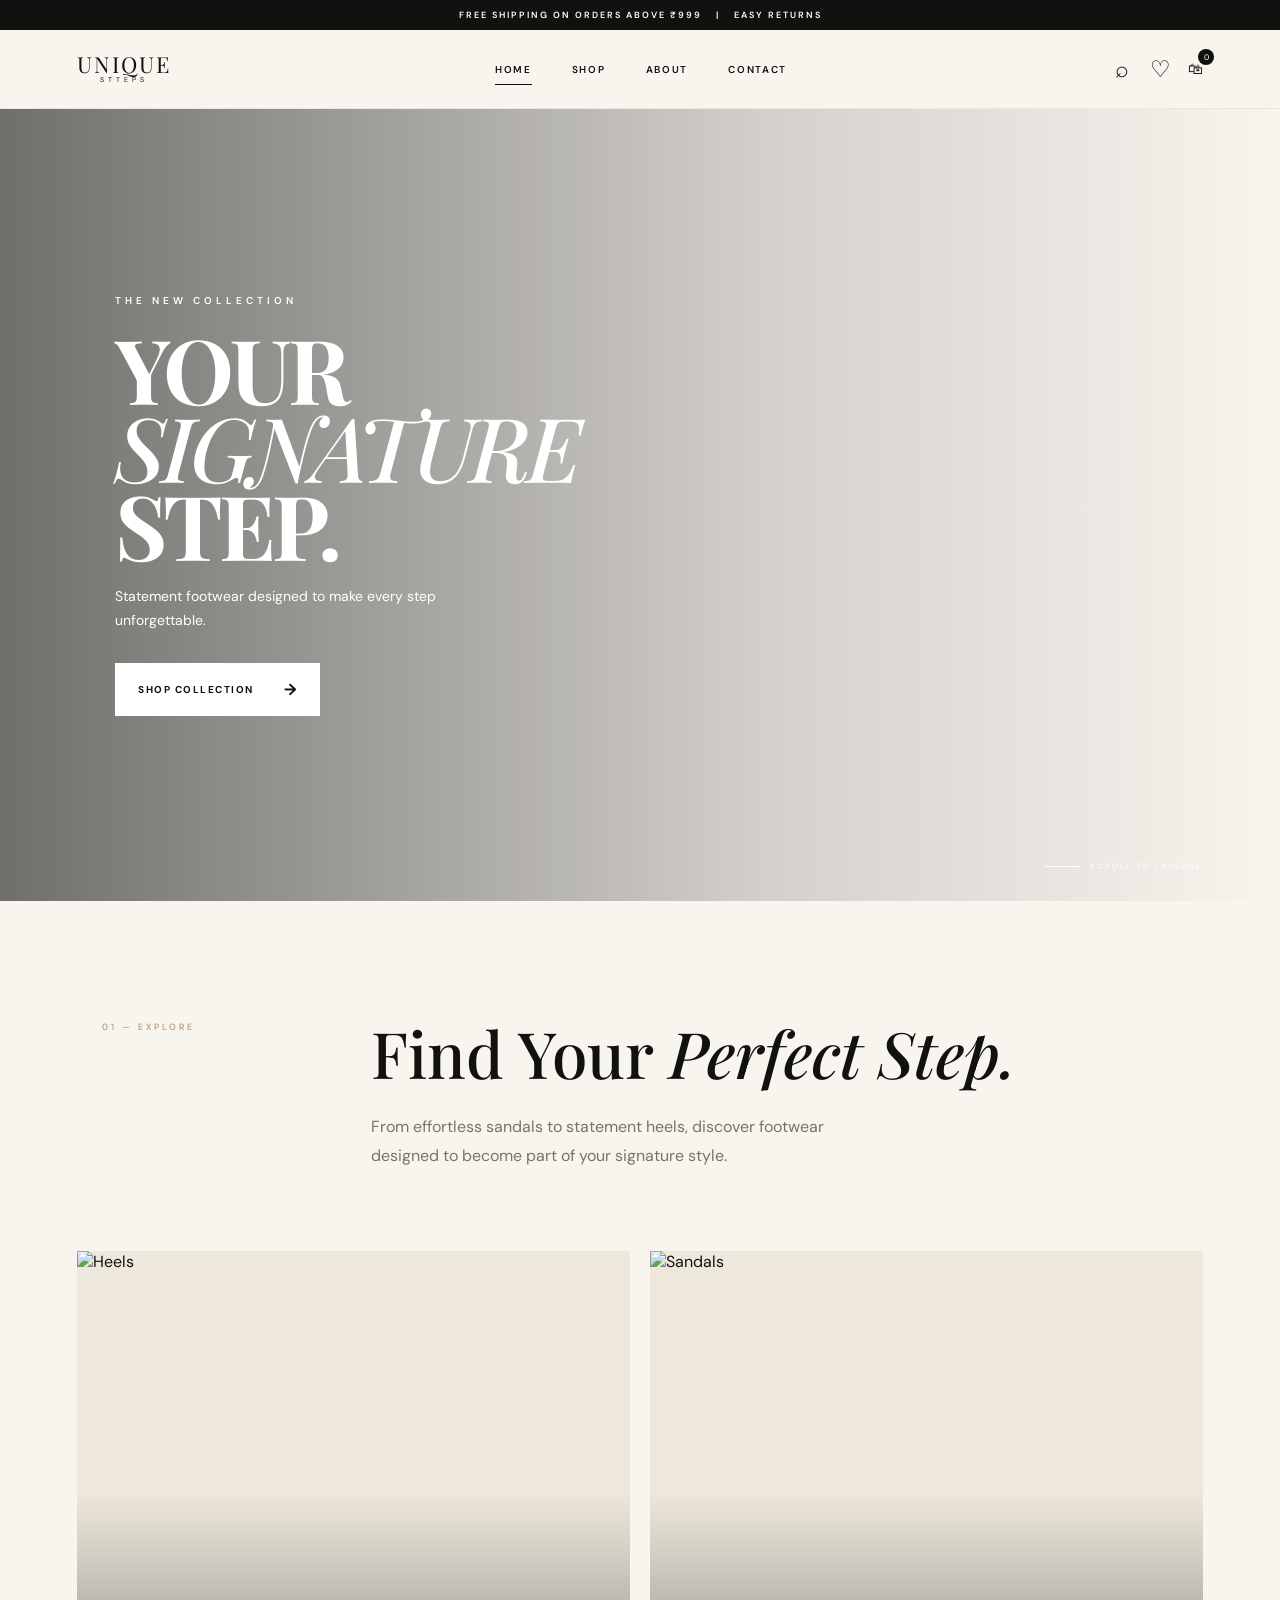
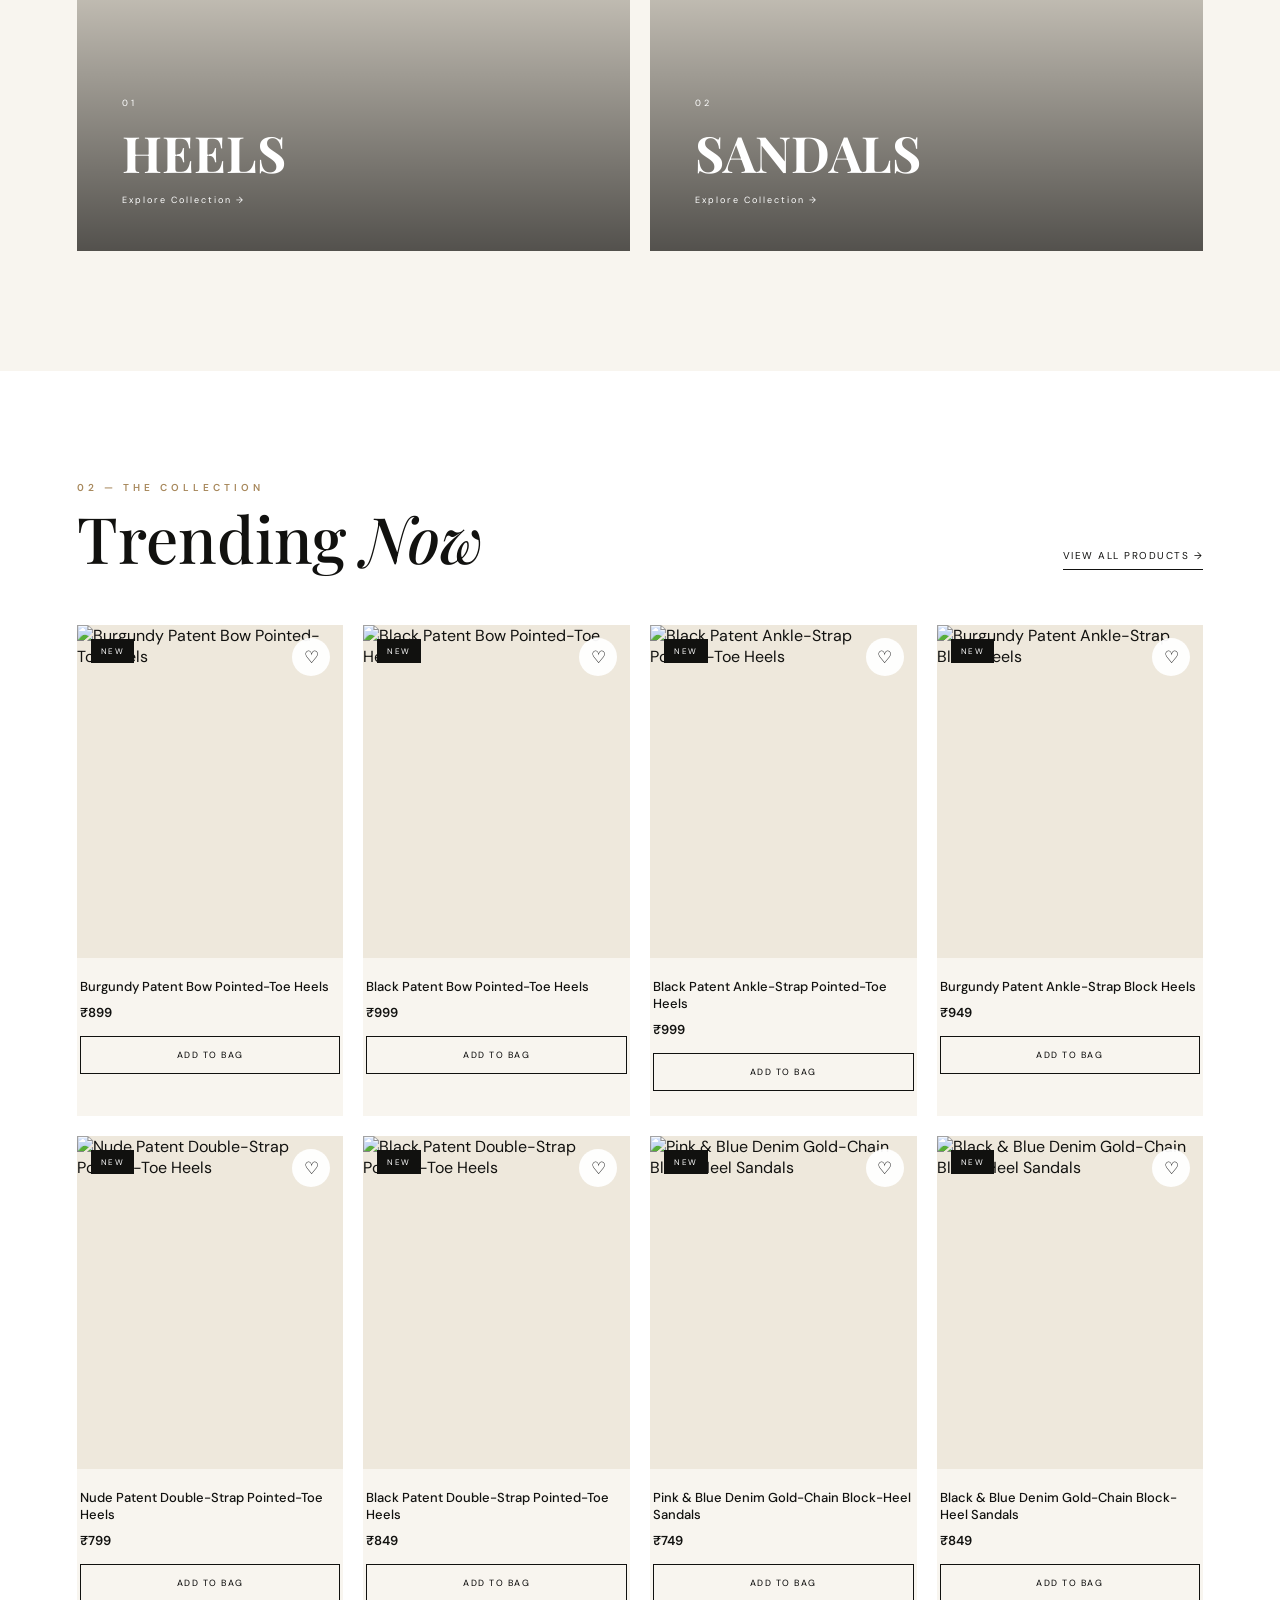
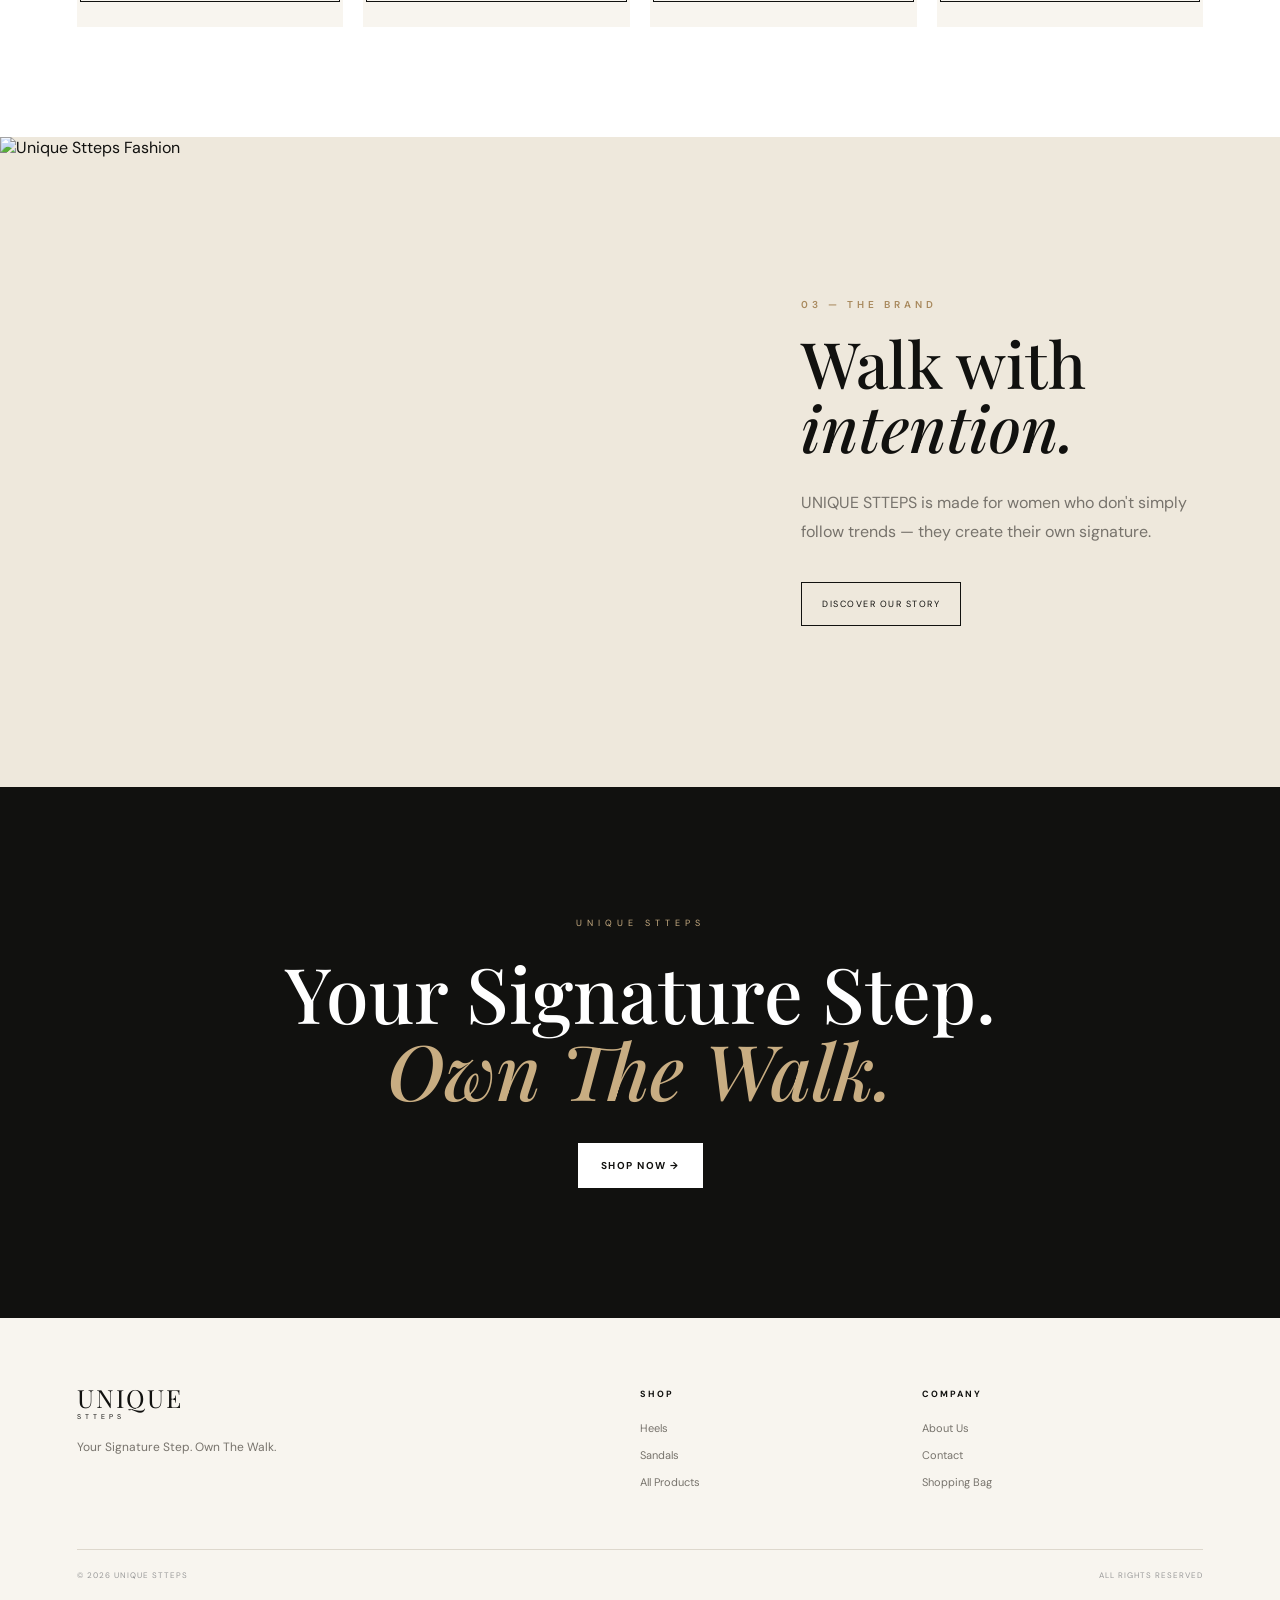
==== index.html @ f5154ce7 "Add files via upload" ====
<!DOCTYPE html>
<html lang="en">
<head>
    <meta charset="UTF-8">
    <meta name="viewport" content="width=device-width, initial-scale=1.0">

    <title>UNIQUE STTEPS | Own The Walk</title>

    <link rel="stylesheet" href="style.css">

    <link rel="preconnect" href="https://fonts.googleapis.com">
    <link href="https://fonts.googleapis.com/css2?family=DM+Sans:wght@400;500;600;700&family=Playfair+Display:ital,wght@0,500;0,600;1,500;1,600&display=swap" rel="stylesheet">
</head>

<body>

<!-- TOP BAR -->
<div class="topbar">
    <span>FREE SHIPPING ON ORDERS ABOVE ₹999</span>
    <span class="topbar-hide">|</span>
    <span class="topbar-hide">EASY RETURNS</span>
</div>

<!-- NAVBAR -->
<header class="header">
    <nav class="nav">

        <a href="index.html" class="logo">
            UNIQUE
            <span>STTEPS</span>
        </a>

        <div class="navlinks">
            <a href="index.html" class="active">HOME</a>
            <a href="shop.html">SHOP</a>
            <a href="about.html">ABOUT</a>
            <a href="contact.html">CONTACT</a>
        </div>

        <div class="navicons">

            <button class="icon-btn" onclick="openSearch()" aria-label="Search">
                ⌕
            </button>

            <a href="wishlist.html" class="bag-icon">
    ♡
</a>

            <a href="cart.html" class="cart-icon">
                🛍
                <span id="cartCount">0</span>
            </a>

            <button class="mobile-menu" onclick="toggleMobileMenu()">
                ☰
            </button>

        </div>

    </nav>

    <div class="mobile-nav" id="mobileNav">
        <a href="index.html">HOME</a>
        <a href="shop.html">SHOP</a>
        <a href="about.html">ABOUT</a>
        <a href="contact.html">CONTACT</a>
    </div>
</header>


<!-- HERO -->
<section class="hero">

    <div class="hero-overlay"></div>

    <div class="hero-content">

        <p class="eyebrow">THE NEW COLLECTION</p>

        <h1>
            YOUR
            <br>
            <i>SIGNATURE</i>
            <br>
            STEP.
        </h1>

        <p class="hero-description">
            Statement footwear designed to make every step unforgettable.
        </p>

        <a href="shop.html" class="luxury-btn">
            SHOP COLLECTION
            <span>→</span>
        </a>

    </div>

    <div class="hero-scroll">
        <span></span>
        SCROLL TO EXPLORE
    </div>

</section>


<!-- INTRO -->
<section class="intro-section">

    <div class="section-label">01 — EXPLORE</div>

    <div class="intro-content">

        <h2>
            Find Your
            <em>Perfect Step.</em>
        </h2>

        <p>
            From effortless sandals to statement heels,
            discover footwear designed to become part of your signature style.
        </p>

    </div>

</section>


<!-- CATEGORIES -->
<section class="categories">

    <a href="shop.html?cat=heels" class="category-card">

        <img src="images/heels.jpg.png" alt="Heels">

        <div class="category-overlay"></div>

        <div class="category-content">

            <span>01</span>

            <h3>HEELS</h3>

            <p>Explore Collection →</p>

        </div>

    </a>


    <a href="shop.html?cat=sandals" class="category-card">

        <img src="images/sandle.jpg.png" alt="Sandals">

        <div class="category-overlay"></div>

        <div class="category-content">

            <span>02</span>

            <h3>SANDALS</h3>

            <p>Explore Collection →</p>

        </div>

    </a>

</section>


<!-- FEATURED PRODUCTS -->
<section class="featured-section">

    <div class="section-heading">

        <div>

            <p class="eyebrow dark">02 — THE COLLECTION</p>

            <h2>Trending <em>Now</em></h2>

        </div>

        <a href="shop.html" class="text-link">
            VIEW ALL PRODUCTS →
        </a>

    </div>

    <div class="products" id="featuredProducts"></div>

</section>


<!-- EDITORIAL BANNER -->
<section class="editorial">

    <div class="editorial-image">
        <img src="images/hero-banner.png" alt="Unique Stteps Fashion">
    </div>

    <div class="editorial-content">

        <p class="eyebrow dark">03 — THE BRAND</p>

        <h2>
            Walk with
            <em>intention.</em>
        </h2>

        <p>
            UNIQUE STTEPS is made for women who don't simply follow
            trends — they create their own signature.
        </p>

        <a href="about.html" class="outline-btn">
            DISCOVER OUR STORY
        </a>

    </div>

</section>


<!-- BRAND STATEMENT -->
<section class="statement">

    <p>UNIQUE STTEPS</p>

    <h2>
        Your Signature Step.
        <br>
        <em>Own The Walk.</em>
    </h2>

    <a href="shop.html" class="luxury-btn light-btn">
        SHOP NOW →
    </a>

</section>


<!-- FOOTER -->
<footer>

    <div class="footer-top">

        <div class="footer-brand">

            <div class="footer-logo">
                UNIQUE
                <span>STTEPS</span>
            </div>

            <p>
                Your Signature Step. Own The Walk.
            </p>

        </div>


        <div class="footer-column">

            <h4>SHOP</h4>

            <a href="shop.html?cat=heels">Heels</a>
            <a href="shop.html?cat=sandals">Sandals</a>
            <a href="shop.html">All Products</a>

        </div>


        <div class="footer-column">

            <h4>COMPANY</h4>

            <a href="about.html">About Us</a>
            <a href="contact.html">Contact</a>
            <a href="cart.html">Shopping Bag</a>

        </div>

    </div>


    <div class="footer-bottom">

        <span>© 2026 UNIQUE STTEPS</span>

        <span>ALL RIGHTS RESERVED</span>

    </div>

</footer>


<!-- SEARCH -->
<div class="search-overlay" id="searchBox">

    <button class="search-close" onclick="closeSearch()">×</button>

    <div class="search-inner">

        <span>SEARCH</span>

        <input
            type="text"
            id="searchInput"
            placeholder="Search heels, sandals..."
        >

        <div id="searchResults"></div>

    </div>

</div>


<script src="script.js"></script>

</body>
</html>
---- style.css ----
/* =====================================================
   UNIQUE STTEPS
   PREMIUM FASHION E-COMMERCE
   IVORY • CHAMPAGNE • BLACK
===================================================== */


/* =====================================================
   VARIABLES
===================================================== */

:root {

    --black: #11110f;
    --soft-black: #24221e;

    --ivory: #f8f5ef;
    --cream: #eee8dc;

    --champagne: #c8ad82;
    --gold: #a8895d;

    --white: #ffffff;
    --muted: #77736c;

    --border: #ded8cd;

    --serif: "Playfair Display", serif;
    --sans: "DM Sans", sans-serif;

}


/* =====================================================
   RESET
===================================================== */

* {
    margin: 0;
    padding: 0;
    box-sizing: border-box;
}

html {
    scroll-behavior: smooth;
}

body {
    background: var(--ivory);
    color: var(--black);
    font-family: var(--sans);
    overflow-x: hidden;
}

img {
    width: 100%;
    display: block;
}

a {
    color: inherit;
    text-decoration: none;
}

button,
input,
textarea,
select {
    font-family: inherit;
}


/* =====================================================
   TOP BAR
===================================================== */

.topbar {

    height: 30px;

    background: var(--black);
    color: white;

    display: flex;
    justify-content: center;
    align-items: center;

    gap: 14px;

    font-size: 9px;
    letter-spacing: 2px;
    font-weight: 600;

}


/* =====================================================
   HEADER
===================================================== */

.header {

    position: sticky;
    top: 0;

    z-index: 1000;

    background: rgba(248,245,239,.94);

    backdrop-filter: blur(18px);

    border-bottom: 1px solid rgba(0,0,0,.06);

}


.nav {

    height: 78px;

    padding: 0 6%;

    display: flex;
    align-items: center;
    justify-content: space-between;

}


/* =====================================================
   LOGO
===================================================== */

.logo {

    font-family: var(--serif);

    font-size: 22px;

    line-height: .75;

    letter-spacing: 2px;

    display: flex;
    flex-direction: column;

}

.logo span {

    font-family: var(--sans);

    font-size: 7px;

    letter-spacing: 4px;

    text-align: center;

    margin-top: 5px;

}


/* =====================================================
   NAV LINKS
===================================================== */

.navlinks {

    display: flex;

    gap: 40px;

}

.navlinks a {

    font-size: 10px;

    font-weight: 600;

    letter-spacing: 1.7px;

    position: relative;

}

.navlinks a::after {

    content: "";

    position: absolute;

    left: 0;

    bottom: -9px;

    width: 0;

    height: 1px;

    background: var(--black);

    transition: .3s ease;

}

.navlinks a:hover::after,
.navlinks a.active::after {

    width: 100%;

}


/* =====================================================
   NAV ICONS
===================================================== */

.navicons {

    display: flex;

    align-items: center;

    gap: 17px;

}

.icon-btn,
.mobile-menu {

    border: 0;

    background: transparent;

    cursor: pointer;

    font-size: 23px;

    color: var(--black);

    padding: 4px;

}

.icon-btn:hover {

    transform: scale(1.08);

}


/* WISHLIST NAV ICON */

.bag-icon {

    font-size: 23px;

    line-height: 1;

    display: inline-flex;

    align-items: center;
    justify-content: center;

    cursor: pointer;

    transition: .25s ease;

}

.bag-icon:hover {

    transform: scale(1.12);

}


/* CART */

.cart-icon {

    font-size: 15px;

    position: relative;

    display: inline-flex;

    align-items: center;

    justify-content: center;

    cursor: pointer;

}

.cart-icon span {

    position: absolute;

    top: -10px;

    right: -11px;

    width: 16px;

    height: 16px;

    background: var(--black);

    color: white;

    border-radius: 50%;

    display: flex;

    justify-content: center;

    align-items: center;

    font-size: 8px;

}


/* MOBILE MENU */

.mobile-menu {

    display: none;

}


/* =====================================================
   MOBILE NAV
===================================================== */

.mobile-nav {

    display: none;

}


/* =====================================================
   HERO
===================================================== */

.hero {

    height: calc(100vh - 108px);

    min-height: 620px;

    position: relative;

    background-image: url("images/hero-banner.png");

    background-size: cover;

    background-position: center;

    display: flex;

    align-items: center;

    overflow: hidden;

}

.hero-overlay {

    position: absolute;

    inset: 0;

    background:
        linear-gradient(
            90deg,
            rgba(0,0,0,.55),
            rgba(0,0,0,.15) 60%,
            transparent
        );

}

.hero-content {

    position: relative;

    z-index: 2;

    margin-left: 9%;

    color: white;

    max-width: 600px;

    animation: heroIn 1s ease forwards;

}

@keyframes heroIn {

    from {

        opacity: 0;

        transform: translateY(35px);

    }

    to {

        opacity: 1;

        transform: translateY(0);

    }

}

.eyebrow {

    font-size: 10px;

    letter-spacing: 4px;

    font-weight: 600;

}

.eyebrow.dark {

    color: var(--gold);

}

.hero h1 {

    font-family: var(--serif);

    font-size: clamp(60px, 7vw, 105px);

    line-height: .87;

    letter-spacing: -4px;

    margin: 22px 0;

}

.hero h1 i {

    font-weight: 500;

}

.hero-description {

    max-width: 390px;

    font-size: 14px;

    line-height: 1.7;

    margin-bottom: 30px;

}


/* =====================================================
   BUTTON
===================================================== */

.luxury-btn {

    display: inline-flex;

    align-items: center;

    gap: 30px;

    padding: 16px 23px;

    background: white;

    color: var(--black);

    font-size: 10px;

    letter-spacing: 1.5px;

    font-weight: 700;

    transition: .35s ease;

}

.luxury-btn:hover {

    background: var(--champagne);

    color: white;

    transform: translateY(-3px);

}

.luxury-btn span {

    font-size: 16px;

}

.hero-scroll {

    position: absolute;

    bottom: 30px;

    right: 6%;

    color: white;

    font-size: 8px;

    letter-spacing: 2px;

    display: flex;

    align-items: center;

    gap: 10px;

}

.hero-scroll span {

    width: 35px;

    height: 1px;

    background: white;

}


/* =====================================================
   INTRO
===================================================== */

.intro-section {

    padding: 120px 8% 80px;

    display: grid;

    grid-template-columns: 25% 75%;

}

.section-label {

    color: var(--gold);

    font-size: 9px;

    letter-spacing: 3px;

}

.intro-content {

    max-width: 800px;

}

.intro-content h2,
.featured-section h2,
.editorial h2,
.about-hero h1,
.contact-heading h1 {

    font-family: var(--serif);

    font-weight: 500;

    font-size: clamp(45px, 5vw, 72px);

    line-height: 1;

}

.intro-content h2 em,
.featured-section h2 em,
.editorial h2 em,
.about-hero h1 em,
.contact-heading h1 em,
.shop-hero h1 em {

    font-style: italic;

}

.intro-content p {

    margin-top: 28px;

    max-width: 500px;

    color: var(--muted);

    line-height: 1.8;

}


/* =====================================================
   CATEGORIES
===================================================== */

.categories {

    padding: 0 6% 120px;

    display: grid;

    grid-template-columns: 1fr 1fr;

    gap: 20px;

}

.category-card {

    height: 600px;

    position: relative;

    overflow: hidden;

    background: var(--cream);

}

.category-card img {

    width: 100%;

    height: 100%;

    object-fit: cover;

    transition: transform 1s cubic-bezier(.2,.7,.2,1);

}

.category-card:hover img {

    transform: scale(1.06);

}

.category-overlay {

    position: absolute;

    inset: 0;

    background:
        linear-gradient(
            transparent 40%,
            rgba(0,0,0,.65)
        );

}

.category-content {

    position: absolute;

    bottom: 45px;

    left: 45px;

    color: white;

}

.category-content span {

    font-size: 9px;

    letter-spacing: 3px;

}

.category-content h3 {

    font-family: var(--serif);

    font-size: 50px;

    margin: 8px 0;

}

.category-content p {

    font-size: 9px;

    letter-spacing: 2px;

}


/* =====================================================
   FEATURED
===================================================== */

.featured-section {

    padding: 110px 6%;

    background: #fff;

}

.section-heading {

    display: flex;

    justify-content: space-between;

    align-items: end;

    margin-bottom: 55px;

}

.section-heading h2 {

    margin-top: 12px;

}

.text-link {

    font-size: 10px;

    letter-spacing: 1.5px;

    border-bottom: 1px solid var(--black);

    padding-bottom: 7px;

}


/* =====================================================
   PRODUCTS
===================================================== */

.products {

    display: grid;

    grid-template-columns: repeat(4, 1fr);

    gap: 20px;

}

.product-card {

    position: relative;

    background: var(--ivory);

    overflow: hidden;

    transition: .4s ease;

}

.product-card:hover {

    transform: translateY(-7px);

    box-shadow: 0 20px 45px rgba(0,0,0,.08);

}

.product-image {

    position: relative;

    aspect-ratio: 4 / 5;

    overflow: hidden;

    background: var(--cream);

}

.product-image img {

    width: 100%;

    height: 100%;

    object-fit: cover;

    transition: transform .7s ease;

}

.product-card:hover .product-image img {

    transform: scale(1.05);

}


/* =====================================================
   PRODUCT BADGE
===================================================== */

.product-badge {

    position: absolute;

    top: 14px;

    left: 14px;

    background: var(--black);

    color: white;

    padding: 7px 10px;

    font-size: 8px;

    letter-spacing: 1.5px;

    z-index: 3;

}


/* =====================================================
   WISHLIST PRODUCT BUTTON
===================================================== */

.wishlist {

    position: absolute;

    top: 13px;

    right: 13px;

    width: 38px;

    height: 38px;

    border-radius: 50%;

    border: 0;

    background: rgba(255,255,255,.95);

    cursor: pointer;

    font-size: 17px;

    z-index: 10;

    transition: .3s ease;

}

.wishlist:hover {

    transform: scale(1.1);

    background: var(--black);

    color: white;

}

.wishlist.liked {

    background: var(--black);

    color: white;

}


/* =====================================================
   QUICK VIEW
===================================================== */

.quick-view {

    position: absolute;

    bottom: 0;

    left: 0;

    width: 100%;

    padding: 15px;

    border: 0;

    background: rgba(17,17,15,.92);

    color: white;

    font-size: 9px;

    letter-spacing: 2px;

    cursor: pointer;

    transform: translateY(100%);

    transition: .35s ease;

}

.product-card:hover .quick-view {

    transform: translateY(0);

}


/* =====================================================
   PRODUCT INFO
===================================================== */

.product-info {

    padding: 20px 3px 25px;

}

.product-info h3 {

    font-size: 13px;

    font-weight: 500;

    margin-bottom: 9px;

}

.product-info p {

    font-size: 13px;

    font-weight: 600;

}


/* =====================================================
   ADD BUTTON
===================================================== */

.add-btn {

    width: 100%;

    margin-top: 15px;

    border: 1px solid var(--black);

    background: transparent;

    padding: 12px;

    font-size: 9px;

    letter-spacing: 1.5px;

    cursor: pointer;

    transition: .3s ease;

}

.add-btn:hover {

    background: var(--black);

    color: white;

}


/* =====================================================
   EDITORIAL
===================================================== */

.editorial {

    display: grid;

    grid-template-columns: 1.15fr .85fr;

    min-height: 650px;

    background: var(--cream);

}

.editorial-image {

    overflow: hidden;

}

.editorial-image img {

    width: 100%;

    height: 100%;

    object-fit: cover;

}

.editorial-content {

    display: flex;

    flex-direction: column;

    justify-content: center;

    padding: 10% 12%;

}

.editorial-content h2 {

    margin: 20px 0 30px;

}

.editorial-content > p:not(.eyebrow) {

    color: var(--muted);

    line-height: 1.8;

    max-width: 400px;

    margin-bottom: 35px;

}

.outline-btn {

    display: inline-block;

    border: 1px solid var(--black);

    padding: 15px 20px;

    font-size: 9px;

    letter-spacing: 1.5px;

    width: fit-content;

    transition: .3s ease;

}

.outline-btn:hover {

    background: var(--black);

    color: white;

}


/* =====================================================
   STATEMENT
===================================================== */

.statement {

    background: var(--black);

    color: white;

    text-align: center;

    padding: 130px 20px;

}

.statement > p {

    color: var(--champagne);

    font-size: 9px;

    letter-spacing: 5px;

}

.statement h2 {

    font-family: var(--serif);

    font-size: clamp(45px, 6vw, 85px);

    font-weight: 500;

    line-height: 1;

    margin: 25px 0 35px;

}

.statement h2 em {

    color: var(--champagne);

    font-style: italic;

}

.light-btn {

    background: white;

}


/* =====================================================
   FOOTER
===================================================== */

footer {

    background: var(--ivory);

    padding: 70px 6% 25px;

}

.footer-top {

    display: grid;

    grid-template-columns: 2fr 1fr 1fr;

    padding-bottom: 60px;

    border-bottom: 1px solid var(--border);

}

.footer-logo {

    font-family: var(--serif);

    font-size: 25px;

    display: flex;

    flex-direction: column;

    line-height: .8;

    letter-spacing: 2px;

}

.footer-logo span {

    font-family: var(--sans);

    font-size: 7px;

    letter-spacing: 4px;

    margin-top: 6px;

}

.footer-brand p {

    color: var(--muted);

    margin-top: 20px;

    font-size: 12px;

}

.footer-column {

    display: flex;

    flex-direction: column;

    gap: 13px;

}

.footer-column h4 {

    font-size: 9px;

    letter-spacing: 2px;

    margin-bottom: 8px;

}

.footer-column a {

    color: var(--muted);

    font-size: 11px;

    transition: .2s ease;

}

.footer-column a:hover {

    color: var(--black);

    transform: translateX(4px);

}

.footer-bottom {

    display: flex;

    justify-content: space-between;

    padding-top: 20px;

    color: #999;

    font-size: 8px;

    letter-spacing: 1px;

}


/* =====================================================
   SHOP HERO
===================================================== */

.shop-hero {

    padding: 130px 8% 100px;

    background: var(--cream);

}

.shop-hero h1 {

    font-family: var(--serif);

    font-size: clamp(55px, 7vw, 95px);

    line-height: .9;

    margin: 20px 0;

}

.shop-hero h1 em {

    font-style: italic;

}

.shop-hero > p:last-child {

    color: var(--muted);

    font-size: 13px;

}


/* =====================================================
   SHOP SECTION
===================================================== */

.shop-section {

    padding: 70px 6% 120px;

}

.shop-toolbar {

    display: flex;

    justify-content: space-between;

    align-items: center;

    margin-bottom: 45px;

    border-bottom: 1px solid var(--border);

    padding-bottom: 20px;

}

.filters {

    display: flex;

    gap: 25px;

}

.filter-btn {

    border: 0;

    background: transparent;

    font-size: 9px;

    letter-spacing: 1.5px;

    cursor: pointer;

    padding-bottom: 7px;

    border-bottom: 1px solid transparent;

}

.filter-btn.active {

    border-color: var(--black);

}

#sortSelect {

    border: 0;

    background: transparent;

    font-size: 9px;

    letter-spacing: 1px;

    cursor: pointer;

}


/* =====================================================
   PRODUCT PAGE
===================================================== */

.product-page {

    padding: 70px 6% 120px;

}

.product-detail {

    display: grid;

    grid-template-columns: 1.1fr .9fr;

    gap: 70px;

}

.product-detail-image {

    background: var(--cream);

}

.product-detail-image img {

    width: 100%;

}

.product-detail-info {

    padding: 50px 5% 0 0;

}

.product-detail-info .category {

    color: var(--gold);

    font-size: 9px;

    letter-spacing: 3px;

}

.product-detail-info h1 {

    font-family: var(--serif);

    font-size: clamp(40px, 4vw, 65px);

    line-height: 1;

    margin: 20px 0;

}

.product-detail-info .price {

    font-size: 18px;

    font-weight: 600;

    margin-bottom: 30px;

}

.product-detail-info .description {

    color: var(--muted);

    line-height: 1.8;

    font-size: 13px;

    max-width: 450px;

    margin-bottom: 35px;

}


/* QUANTITY */

.quantity {

    display: flex;

    width: fit-content;

    border: 1px solid var(--border);

    margin-bottom: 15px;

}

.quantity button {

    width: 40px;

    height: 40px;

    border: 0;

    background: transparent;

    cursor: pointer;

}

.quantity span {

    width: 40px;

    display: flex;

    align-items: center;

    justify-content: center;

    font-size: 12px;

}


/* =====================================================
   CART
===================================================== */

.cart-page {

    padding: 100px 6% 120px;

}

.page-intro {

    margin-bottom: 70px;

}

.page-intro h1 {

    font-family: var(--serif);

    font-size: clamp(55px, 6vw, 85px);

    margin-top: 15px;

}

.page-intro h1 em {

    font-style: italic;

}

.page-intro > p:last-child {

    color: var(--muted);

    margin-top: 15px;

    font-size: 13px;

}

.cart-layout {

    display: grid;

    grid-template-columns: 1.5fr .7fr;

    gap: 70px;

}

.cart-item {

    display: grid;

    grid-template-columns: 130px 1fr auto;

    gap: 25px;

    align-items: center;

    border-bottom: 1px solid var(--border);

    padding: 20px 0;

}

.cart-item img {

    width: 130px;

    height: 160px;

    object-fit: cover;

    background: var(--cream);

}

.cart-item-info h3 {

    font-family: var(--serif);

    font-size: 18px;

    margin-bottom: 8px;

}

.cart-item-info p {

    color: var(--muted);

    font-size: 12px;

}

.qty-controls {

    display: flex;

    border: 1px solid var(--border);

    width: fit-content;

    margin-top: 15px;

}

.qty-controls button {

    width: 30px;

    height: 30px;

    border: 0;

    background: transparent;

    cursor: pointer;

}

.qty-controls span {

    width: 30px;

    display: flex;

    justify-content: center;

    align-items: center;

    font-size: 11px;

}

.remove-btn {

    border: 0;

    background: transparent;

    color: #999;

    cursor: pointer;

    font-size: 10px;

}

.cart-summary {

    background: white;

    padding: 35px;

    height: fit-content;

    position: sticky;

    top: 130px;

}

.summary-line,
.summary-total {

    display: flex;

    justify-content: space-between;

    padding: 17px 0;

    font-size: 12px;

    border-bottom: 1px solid var(--border);

}

.summary-total {

    font-weight: 700;

    margin-bottom: 25px;

    font-size: 14px;

}

.checkout-btn {

    width: 100%;

    border: 0;

    background: var(--black);

    color: white;

    padding: 17px;

    font-size: 9px;

    letter-spacing: 2px;

    cursor: pointer;

    transition: .3s ease;

}

.checkout-btn:hover {

    background: var(--gold);

}

.secure-text {

    text-align: center;

    color: #999;

    font-size: 9px;

    margin-top: 18px;

}


/* =====================================================
   ABOUT
===================================================== */

.about-hero {

    padding: 140px 8% 100px;

    background: var(--cream);

}

.about-hero h1 {

    margin-top: 25px;

}

.about-grid {

    display: grid;

    grid-template-columns: 1fr 1fr;

    min-height: 650px;

}

.about-image {

    overflow: hidden;

}

.about-image img {

    height: 100%;

    object-fit: cover;

}

.about-copy {

    padding: 10%;

    display: flex;

    justify-content: center;

    flex-direction: column;

}

.about-copy h2 {

    font-family: var(--serif);

    font-size: 55px;

    font-weight: 500;

    line-height: 1;

    margin: 20px 0 30px;

}

.about-copy h2 em {

    font-style: italic;

}

.about-copy p:not(.eyebrow) {

    color: var(--muted);

    line-height: 1.8;

    font-size: 13px;

    max-width: 470px;

    margin-bottom: 20px;

}


/* =====================================================
   CONTACT
===================================================== */

.contact-page {

    padding: 130px 8% 150px;

}

.contact-heading {

    margin-bottom: 90px;

}

.contact-heading h1 {

    margin-top: 20px;

}

.contact-grid {

    display: grid;

    grid-template-columns: 1fr 1fr;

    gap: 100px;

}

.contact-info h3 {

    font-family: var(--serif);

    font-size: 28px;

    font-weight: 500;

    max-width: 400px;

}

.contact-info > p {

    color: var(--muted);

    line-height: 1.8;

    max-width: 400px;

    margin: 25px 0 50px;

}

.contact-detail {

    display: flex;

    flex-direction: column;

    gap: 7px;

    margin-bottom: 25px;

}

.contact-detail span {

    font-size: 8px;

    letter-spacing: 2px;

    color: var(--gold);

}

.contact-detail strong {

    font-size: 12px;

    font-weight: 500;

}

.contact-form {

    display: flex;

    flex-direction: column;

    gap: 28px;

}

.contact-form label {

    font-size: 8px;

    letter-spacing: 2px;

    display: flex;

    flex-direction: column;

    gap: 10px;

}

.contact-form input,
.contact-form textarea {

    border: 0;

    border-bottom: 1px solid var(--border);

    background: transparent;

    padding: 12px 0;

    outline: none;

    font-size: 13px;

    resize: vertical;

}

.contact-form textarea {

    min-height: 120px;

}


/* =====================================================
   SEARCH OVERLAY
===================================================== */

.search-overlay {

    position: fixed;

    inset: 0;

    background: rgba(248,245,239,.98);

    z-index: 3000;

    display: none;

    align-items: center;

    justify-content: center;

}

.search-overlay.open {

    display: flex;

}

.search-close {

    position: absolute;

    top: 30px;

    right: 40px;

    border: 0;

    background: transparent;

    font-size: 35px;

    cursor: pointer;

    color: var(--black);

}

.search-inner {

    width: min(700px, 85%);

    display: flex;

    flex-direction: column;

    gap: 20px;

}

.search-inner > span {

    font-size: 9px;

    letter-spacing: 4px;

    color: var(--gold);

}

.search-inner input {

    border: 0;

    border-bottom: 1px solid var(--black);

    background: transparent;

    padding: 15px 0;

    outline: none;

    font-family: var(--serif);

    font-size: 40px;

    color: var(--black);

}

.search-result {

    padding: 12px 0;

    border-bottom: 1px solid var(--border);

    display: flex;

    justify-content: space-between;

    font-size: 12px;

}

.search-result:hover {

    background: rgba(0,0,0,.03);

}


/* =====================================================
   EMPTY CART / WISHLIST
===================================================== */

.empty-cart {

    padding: 80px 20px;

    text-align: center;

    background: white;

}

.empty-cart h2 {

    font-family: var(--serif);

    font-size: 40px;

    margin-bottom: 20px;

}

.empty-cart p {

    color: var(--muted);

    margin-bottom: 25px;

}


/* =====================================================
   ANIMATIONS
===================================================== */

.reveal {

    opacity: 0;

    transform: translateY(25px);

    transition:
        opacity .8s ease,
        transform .8s ease;

}

.reveal.show {

    opacity: 1;

    transform: translateY(0);

}


/* =====================================================
   QUICK VIEW MODAL
===================================================== */

.quick-modal {

    position: fixed;

    inset: 0;

    background: rgba(17,17,15,.65);

    backdrop-filter: blur(8px);

    z-index: 5000;

    display: flex;

    align-items: center;

    justify-content: center;

    padding: 30px;

}

.quick-modal-inner {

    width: min(900px, 95%);

    background: var(--ivory);

    display: grid;

    grid-template-columns: 1fr 1fr;

    position: relative;

    animation: modalIn .35s ease;

}

@keyframes modalIn {

    from {

        opacity: 0;

        transform: translateY(25px) scale(.97);

    }

    to {

        opacity: 1;

        transform: translateY(0) scale(1);

    }

}

.quick-image img {

    width: 100%;

    height: 500px;

    object-fit: cover;

}

.quick-info {

    padding: 55px;

    display: flex;

    flex-direction: column;

    justify-content: center;

}

.quick-info > span {

    color: var(--gold);

    font-size: 9px;

    letter-spacing: 3px;

}

.quick-info h2 {

    font-family: var(--serif);

    font-size: 35px;

    font-weight: 500;

    line-height: 1.1;

    margin: 18px 0;

}

.quick-info strong {

    font-size: 18px;

}

.quick-info p {

    color: var(--muted);

    font-size: 12px;

    line-height: 1.7;

    margin: 25px 0;

}

.quick-close {

    position: absolute;

    right: 15px;

    top: 12px;

    z-index: 5;

    border: 0;

    background: white;

    width: 35px;

    height: 35px;

    border-radius: 50%;

    cursor: pointer;

    font-size: 22px;

}


/* =====================================================
   TOAST
===================================================== */

.toast {

    position: fixed;

    right: 25px;

    bottom: 25px;

    background: var(--black);

    color: white;

    padding: 15px 22px;

    font-size: 10px;

    letter-spacing: 1px;

    z-index: 6000;

    transform: translateY(100px);

    opacity: 0;

    transition: .35s ease;

}

.toast.show {

    transform: translateY(0);

    opacity: 1;

}


/* =====================================================
   RESPONSIVE
===================================================== */

@media(max-width: 900px) {

    .navlinks {
        display: none;
    }

    .mobile-menu {
        display: block;
    }

    .mobile-nav {

        display: none;

        flex-direction: column;

        padding: 25px 6%;

        gap: 20px;

        background: var(--ivory);

        border-top: 1px solid var(--border);

    }

    .mobile-nav.open {
        display: flex;
    }

    .mobile-nav a {

        font-size: 11px;

        letter-spacing: 2px;

    }

    .products {

        grid-template-columns: repeat(2, 1fr);

    }

    .categories,
    .editorial,
    .about-grid,
    .contact-grid,
    .product-detail,
    .cart-layout {

        grid-template-columns: 1fr;

    }

    .category-card {
        height: 500px;
    }

    .intro-section {

        grid-template-columns: 1fr;

        gap: 25px;

    }

    .editorial-image {
        min-height: 500px;
    }

    .cart-summary {

        position: static;

    }

    .footer-top {

        grid-template-columns: 1fr 1fr;

        gap: 45px;

    }

    .footer-brand {

        grid-column: 1 / -1;

    }

}


/* =====================================================
   MOBILE
===================================================== */

@media(max-width: 600px) {

    .topbar-hide {
        display: none;
    }

    .topbar {
        font-size: 8px;
    }

    .nav {

        height: 68px;

        padding: 0 5%;

    }

    .navicons {
        gap: 10px;
    }

    .icon-btn,
    .bag-icon {
        font-size: 20px;
    }

    .cart-icon {
        font-size: 14px;
    }

    .hero {

        min-height: 620px;

        background-position: 62% center;

    }

    .hero-content {

        margin-left: 7%;

        margin-right: 7%;

    }

    .hero h1 {

        font-size: 55px;

        letter-spacing: -2px;

    }

    .hero-scroll {
        display: none;
    }

    .intro-section {

        padding: 80px 7%;

    }

    .categories {

        padding: 0 5% 80px;

        gap: 12px;

    }

    .category-card {

        height: 400px;

    }

    .category-content {

        left: 25px;

        bottom: 25px;

    }

    .category-content h3 {

        font-size: 35px;

    }

    .featured-section {

        padding: 80px 5%;

    }

    .section-heading {

        align-items: start;

        flex-direction: column;

        gap: 20px;

    }

    .products {

        gap: 12px;

    }

    .product-info h3 {

        font-size: 11px;

    }

    .quick-view {

        display: none;

    }

    .editorial-content {

        padding: 70px 8%;

    }

    .statement {

        padding: 90px 20px;

    }

    .shop-hero {

        padding: 90px 7%;

    }

    .shop-section {

        padding: 50px 5% 80px;

    }

    .shop-toolbar {

        align-items: flex-start;

        flex-direction: column;

        gap: 20px;

    }

    .filters {

        gap: 15px;

    }

    .product-page {

        padding: 40px 5% 80px;

    }

    .product-detail-info {

        padding: 20px 0 0;

    }

    .cart-page,
    .contact-page {

        padding: 80px 6%;

    }

    .cart-item {

        grid-template-columns: 85px 1fr;

    }

    .cart-item img {

        width: 85px;

        height: 110px;

    }

    .cart-item > .remove-btn {

        grid-column: 2;

    }

    .footer-top {

        grid-template-columns: 1fr;

    }

    .footer-brand {

        grid-column: auto;

    }

    .footer-bottom {

        flex-direction: column;

        gap: 8px;

    }

    .search-close {

        top: 20px;

        right: 20px;

    }

    .search-inner input {

        font-size: 28px;

    }

    .quick-modal-inner {

        grid-template-columns: 1fr;

        max-height: 90vh;

        overflow-y: auto;

    }

    .quick-image img {

        height: 300px;

    }

    .quick-info {

        padding: 30px;

    }

}
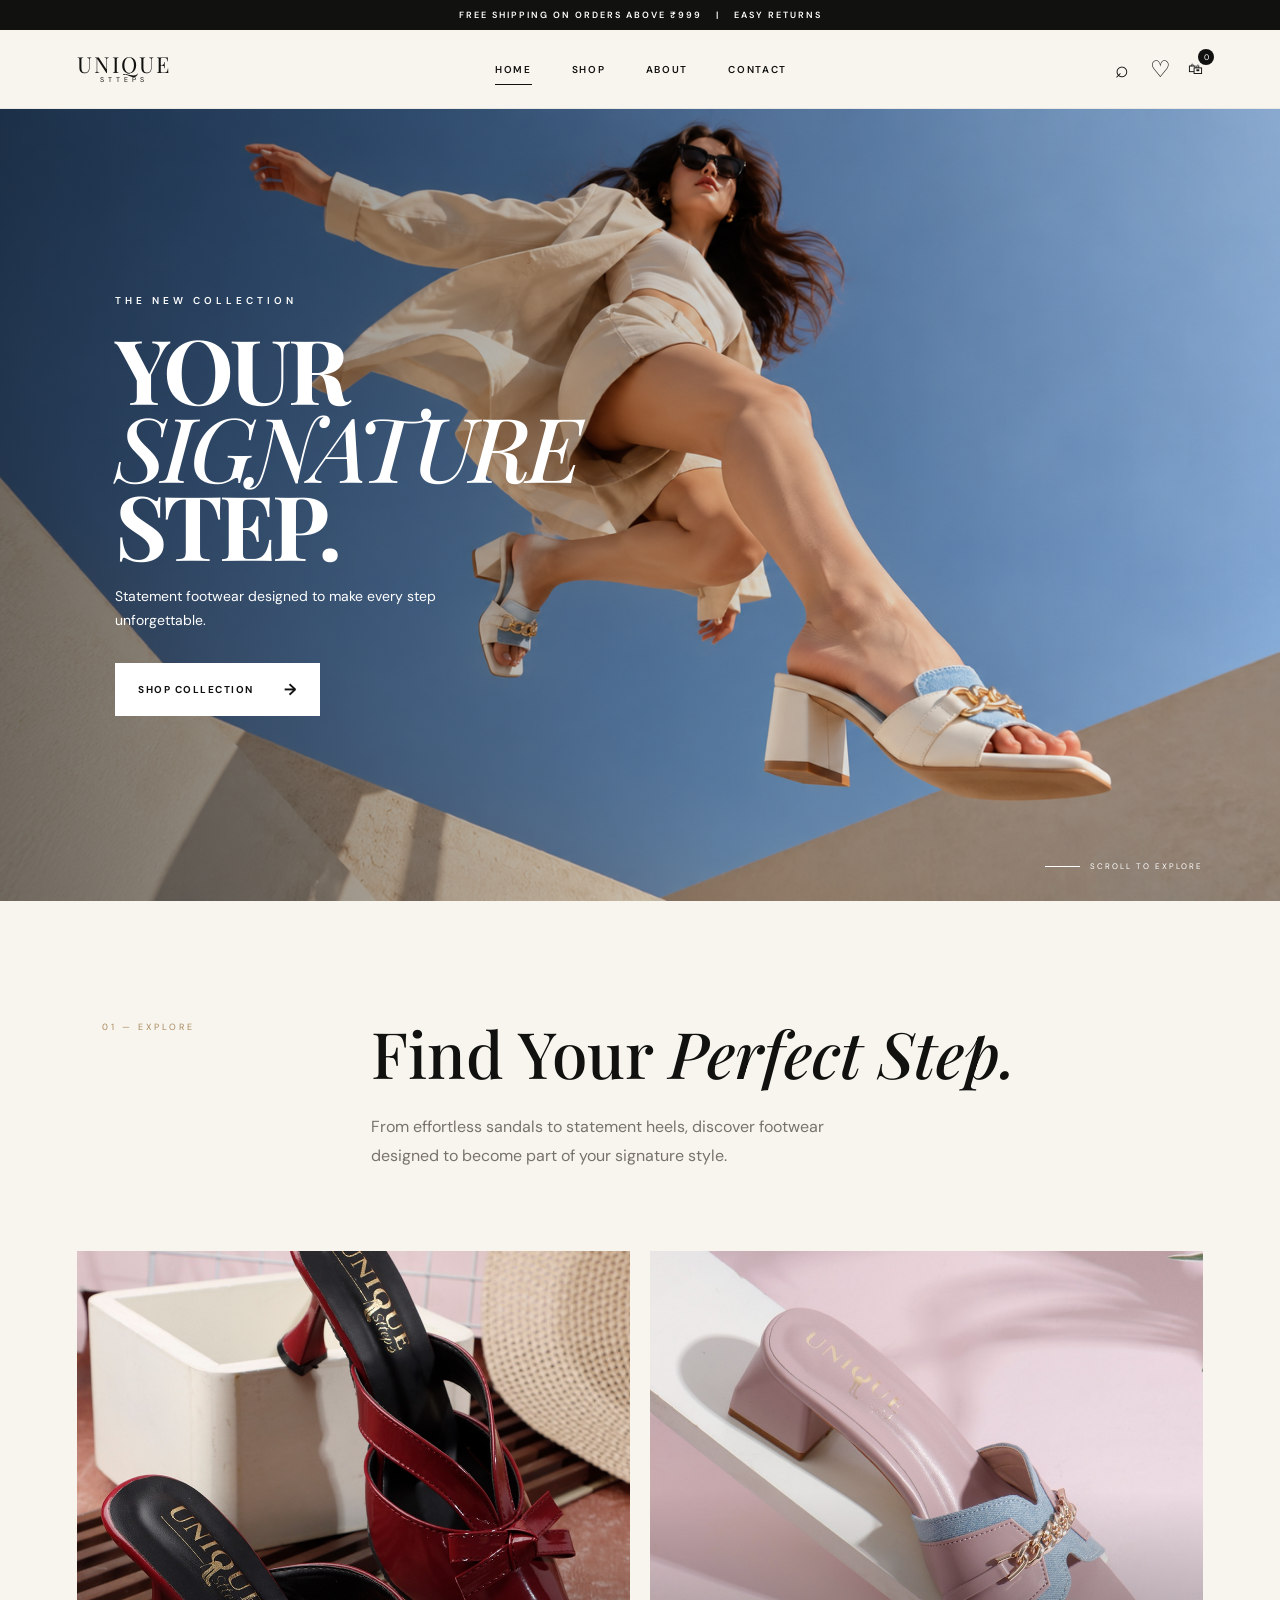
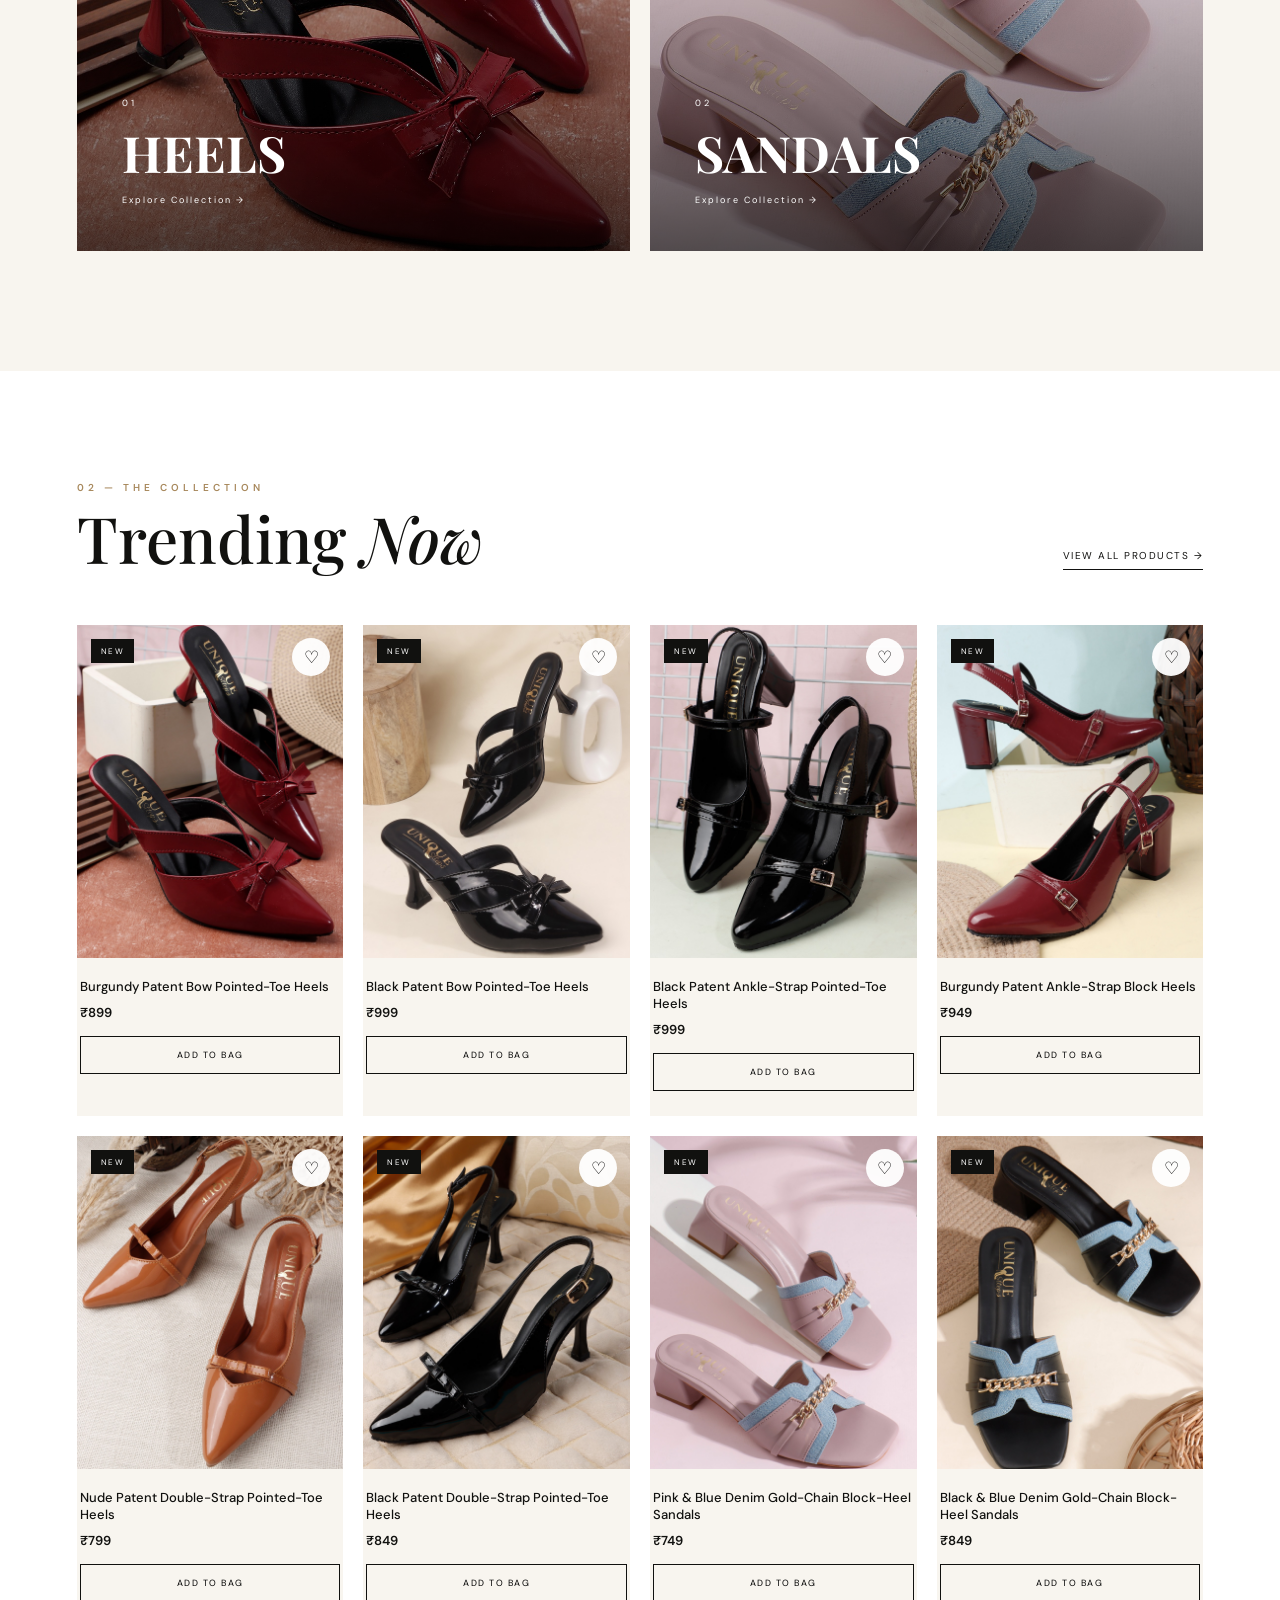
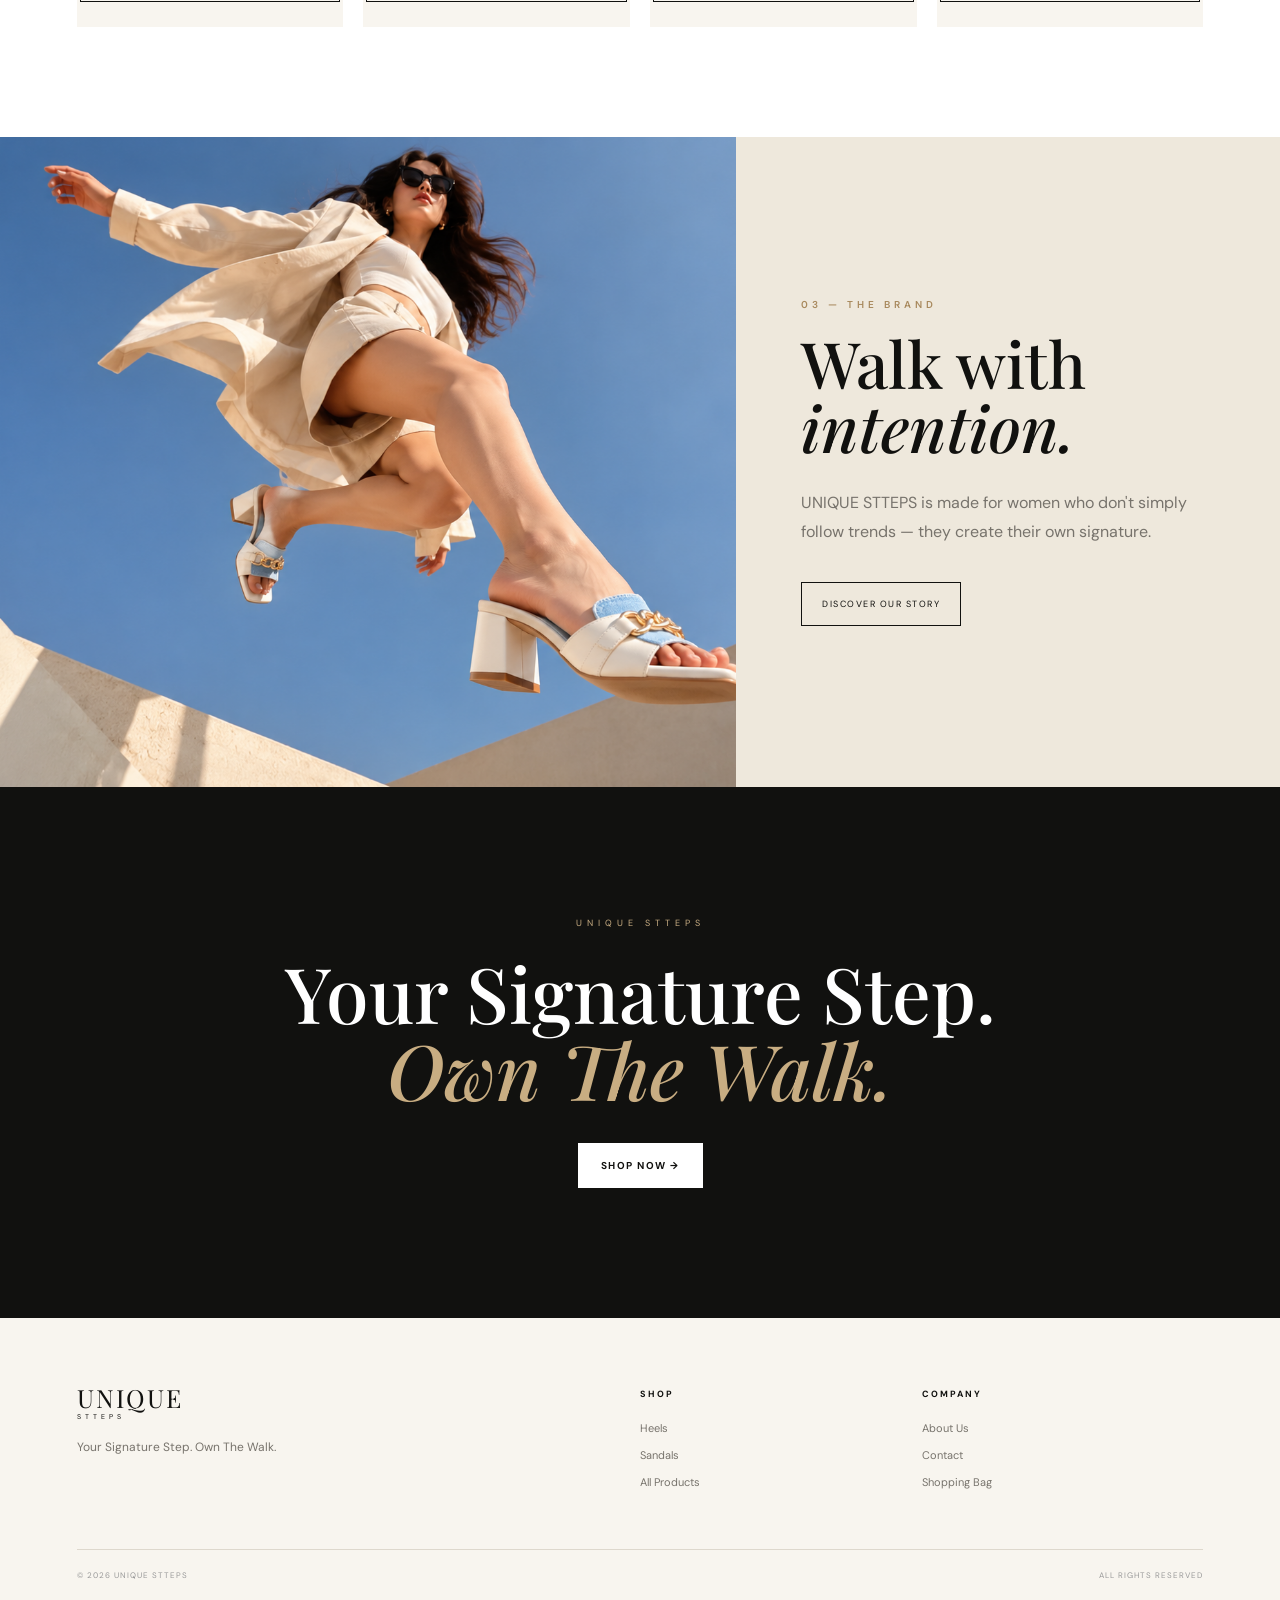
==== commit 465296a0: "Fix category images" ====
--- a/index.html
+++ b/index.html
@@ -132,7 +132,7 @@
 
     <a href="shop.html?cat=heels" class="category-card">
 
-        <img src="images/heels.jpg.png" alt="Heels">
+        <img src="product-1.jpg" alt="Heels">
 
         <div class="category-overlay"></div>
 
@@ -151,7 +151,7 @@
 
     <a href="shop.html?cat=sandals" class="category-card">
 
-        <img src="images/sandle.jpg.png" alt="Sandals">
+      <img src="product-7.jpg" alt="Sandals">
 
         <div class="category-overlay"></div>
 
@@ -198,7 +198,7 @@
 <section class="editorial">
 
     <div class="editorial-image">
-        <img src="images/hero-banner.png" alt="Unique Stteps Fashion">
+        <img src="hero-banner.png" alt="Unique Stteps Fashion">
     </div>
 
     <div class="editorial-content">
--- a/style.css
+++ b/style.css
@@ -356,7 +356,7 @@
 
     position: relative;
 
-    background-image: url("images/hero-banner.png");
+    background-image: url("hero-banner.png");
 
     background-size: cover;
 
